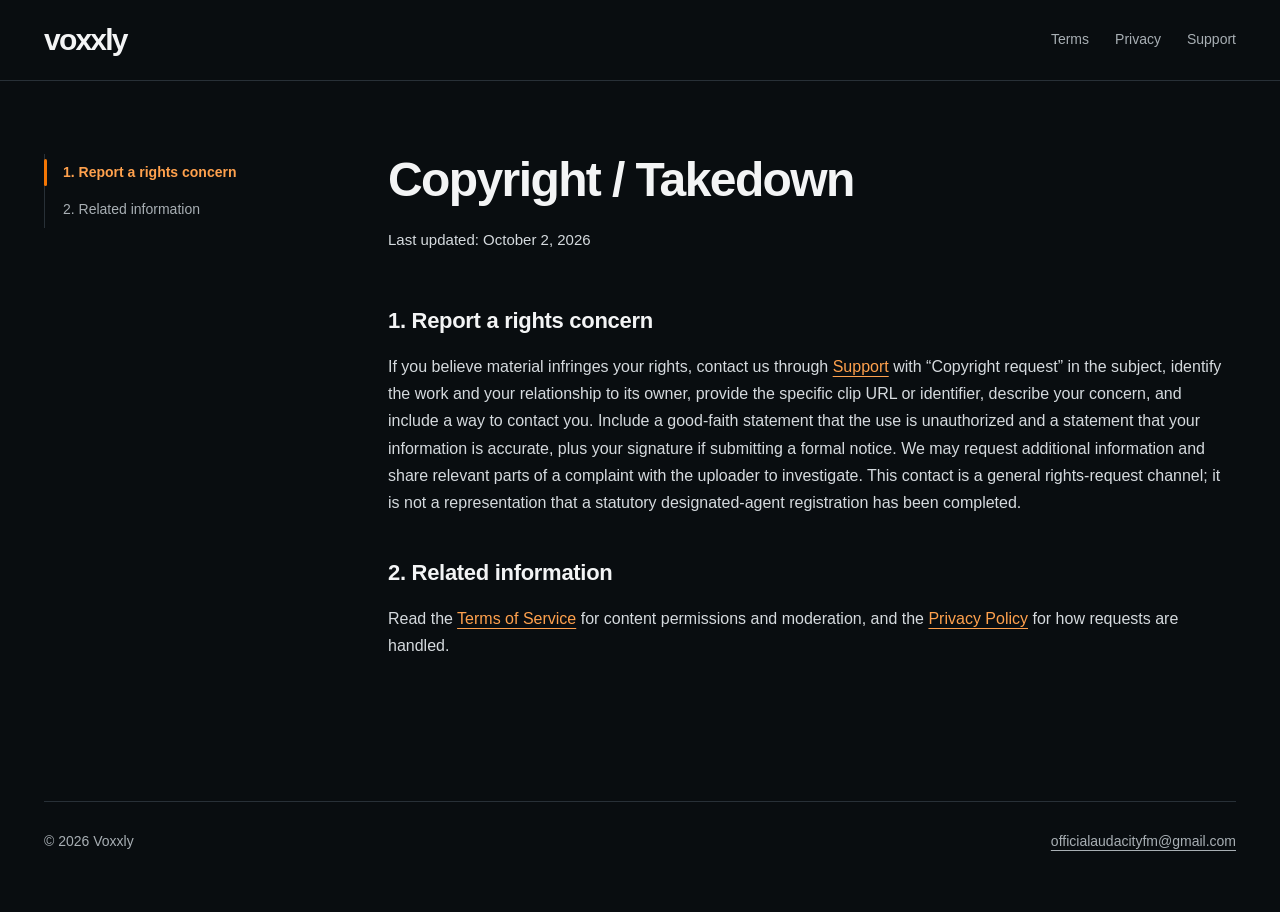
==== copyright-takedown/index.html @ 8f262bfd "Add legal pages and list-first settings navigation" ====
<!doctype html>
<html lang="en" data-policy-version="2026-10-02">
<head>
  <meta charset="utf-8">
  <meta name="viewport" content="width=device-width, initial-scale=1">
  <meta name="description" content="Voxxly copyright / takedown.">
  <title>Copyright / Takedown · Voxxly</title>
  <link rel="stylesheet" href="../legal-assets/legal.css">
  <script src="../legal-assets/legal.js" defer></script>
</head>
<body>
<a class="skip" href="#content">Skip to content</a>
<header class="site-header"><div class="header-inner"><span class="wordmark">voxxly</span><nav class="header-links" aria-label="Legal and support"><a href="../terms-of-service/index.html">Terms</a><a href="../privacy-policy/index.html">Privacy</a><a href="../support/index.html">Support</a></nav></div></header>
<main class="legal-layout" id="content">
<details class="outline" open><summary>On this page</summary><nav class="outline-list" aria-label="On this page">
<a class="outline-link" href="#section-1" aria-current="location">1. Report a rights concern</a>
<a class="outline-link" href="#section-2">2. Related information</a>
</nav></details>
<article class="policy" aria-labelledby="policy-title">
<h1 id="policy-title">Copyright / Takedown</h1>
<p class="updated">Last updated: October 2, 2026</p>
<section id="section-1" aria-labelledby="heading-1">
  <h2 id="heading-1">1. Report a rights concern</h2>
  <p>If you believe material infringes your rights, contact us through <a href="../support/index.html">Support</a> with “Copyright request” in the subject, identify the work and your relationship to its owner, provide the specific clip URL or identifier, describe your concern, and include a way to contact you. Include a good-faith statement that the use is unauthorized and a statement that your information is accurate, plus your signature if submitting a formal notice. We may request additional information and share relevant parts of a complaint with the uploader to investigate. This contact is a general rights-request channel; it is not a representation that a statutory designated-agent registration has been completed.</p>
</section>
<section id="section-2" aria-labelledby="heading-2">
  <h2 id="heading-2">2. Related information</h2>
  <p>Read the <a href="../terms-of-service/index.html">Terms of Service</a> for content permissions and moderation, and the <a href="../privacy-policy/index.html">Privacy Policy</a> for how requests are handled.</p>
</section>
</article>
</main>
<footer class="site-footer"><p>© 2026 Voxxly</p><p><a href="mailto:officialaudacityfm@gmail.com">officialaudacityfm@gmail.com</a></p></footer>
</body>
</html>
---- legal-assets/legal.css ----
/* Shared by the public legal and support pages. */
:root { color-scheme: dark; --page: #090d10; --text: #f3f4f5; --muted: #a8afb4; --line: #283037; --accent: #f47604; --link: #ffa14d; --header-height: 80px; }
* { box-sizing: border-box; }
html { scroll-behavior: smooth; }
body { margin: 0; background: var(--page); color: var(--text); font: 16px/1.7 Helvetica, Arial, sans-serif; -webkit-font-smoothing: antialiased; }
a { color: var(--link); text-underline-offset: 4px; text-decoration-thickness: 1px; }
a:hover { text-decoration: underline; }
a:focus-visible, summary:focus-visible { outline: 2px solid var(--accent); outline-offset: 5px; border-radius: 2px; }
.site-header { position: sticky; top: 0; z-index: 10; background: var(--page); border-bottom: 1px solid var(--line); }
.header-inner { max-width: 1256px; min-height: var(--header-height); padding: 18px 32px; margin: auto; display: flex; align-items: center; justify-content: space-between; gap: 24px; }
.wordmark { color: var(--text); font-size: 30px; font-weight: 800; letter-spacing: -1.8px; line-height: 1; }
.header-links { display: flex; flex-wrap: wrap; gap: 10px 26px; font-size: 14px; }
.header-links a { color: var(--muted); text-decoration: none; }
.header-links a:hover, .header-links a[aria-current="page"] { color: var(--text); }
.legal-layout { max-width: 1256px; margin: auto; padding: 72px 32px 100px; display: grid; grid-template-columns: 268px minmax(0, 1fr); gap: 76px; align-items: start; }
.outline { position: sticky; top: 116px; max-height: calc(100dvh - 144px); overflow-y: auto; scrollbar-width: thin; scrollbar-color: var(--line) transparent; overscroll-behavior: contain; padding: 1px 8px 1px 0; }
.outline summary { display: none; }
.outline-list { border-left: 1px solid var(--line); }
.outline-link { position: relative; display: block; padding: 8px 12px 8px 18px; color: var(--muted); text-decoration: none; font-size: 14px; line-height: 1.5; overflow-wrap: anywhere; }
.outline-link:hover { color: var(--text); text-decoration: none; }
.outline-link[aria-current="location"] { color: var(--link); font-weight: 700; }
.outline-link[aria-current="location"]::before { content: ""; position: absolute; left: -1px; top: 5px; bottom: 5px; width: 3px; border-radius: 2px; background: var(--accent); }
.policy { min-width: 0; }
h1 { font-size: clamp(32px, 4vw, 48px); line-height: 1.12; letter-spacing: -1.6px; margin: 0 0 20px; font-weight: 750; }
.updated { margin: 0 0 54px; color: var(--muted); font-size: 15px; }
.policy section { margin: 0 0 42px; scroll-margin-top: 116px; }
h2 { margin: 0 0 16px; font-size: 22px; line-height: 1.4; letter-spacing: -.3px; }
p { margin: 0 0 18px; overflow-wrap: anywhere; }
.policy p { color: #d5dade; }
strong { color: var(--text); }
.site-footer { border-top: 1px solid var(--line); max-width: 1192px; padding: 28px 0 40px; margin: 0 auto; color: var(--muted); font-size: 14px; display: flex; justify-content: space-between; gap: 18px; flex-wrap: wrap; }
.site-footer a { color: var(--muted); overflow-wrap: anywhere; }
.skip { position: fixed; left: 20px; top: -100px; z-index: 20; padding: 10px 16px; background: var(--page); }
.skip:focus { top: 12px; }
.support-page { max-width: 824px; margin: auto; padding: 76px 32px 100px; min-height: calc(100dvh - 202px); }
.support-intro { color: var(--muted); margin: 0 0 34px; }
.contact-button { display: inline-flex; align-items: center; justify-content: center; min-height: 48px; padding: 10px 24px; border-radius: 8px; background: var(--accent); color: #090d10; font-weight: 700; text-decoration: none; }
.contact-button:hover { background: #ff932f; text-decoration: none; }
.help-options { margin: 44px 0 26px; border-top: 1px solid var(--line); }
.help-option { display: block; padding: 22px 0; border-bottom: 1px solid var(--line); text-decoration: none; }
.help-option strong { display: flex; justify-content: space-between; align-items: center; font-size: 17px; }
.help-option span { display: block; color: var(--muted); font-size: 15px; margin-top: 4px; }
.help-option:hover { text-decoration: none; }
.help-option:hover strong { color: var(--link); }
.support-note { color: var(--muted); font-size: 14px; }
@media (max-width: 1100px) { .legal-layout { gap: 42px; grid-template-columns: 240px minmax(0, 1fr); } .site-footer { margin-inline: 32px; } }
@media (max-width: 760px) {
  :root { --header-height: 72px; }
  .header-inner { padding: 20px; gap: 16px; }
  .wordmark { font-size: 27px; }
  .header-links { gap: 8px 15px; font-size: 12px; }
  .legal-layout { display: block; padding: 30px 20px 52px; }
  .outline { position: relative; top: auto; max-height: none; overflow: visible; padding: 0; margin-bottom: 32px; }
  .outline summary { display: flex; justify-content: space-between; align-items: center; padding: 12px 0; font-size: 14px; font-weight: 700; cursor: pointer; border-bottom: 1px solid var(--line); list-style: none; }
  .outline summary::after { content: "+"; font-size: 20px; color: var(--link); }
  .outline[open] summary::after { content: "−"; }
  .outline summary::-webkit-details-marker { display: none; }
  .outline-list { margin-top: 14px; }
  .outline-link { padding-block: 10px; }
  h1 { font-size: 34px; letter-spacing: -1px; }
  .updated { margin-bottom: 36px; font-size: 14px; }
  h2 { font-size: 21px; }
  .policy section { margin-bottom: 34px; scroll-margin-top: 98px; }
  .site-footer { margin-inline: 20px; display: block; padding-top: 24px; }
  .site-footer p { margin-bottom: 8px; }
  .support-page { padding: 42px 20px 60px; }
}
@media (min-width: 761px) { .outline:not([open]) > .outline-list { display: block; } }
@media (prefers-reduced-motion: reduce) { html { scroll-behavior: auto; } }
@media print {
  :root { color-scheme: light; }
  body { background: white; color: black; font-size: 11pt; }
  .site-header, .outline, .skip { display: none; }
  .legal-layout { display: block; padding: 0; max-width: none; }
  .policy p, strong, a, .updated, .site-footer { color: black; }
  .site-footer { margin: 0; }
  h1 { font-size: 28pt; }
  .policy section { break-inside: avoid; }
}
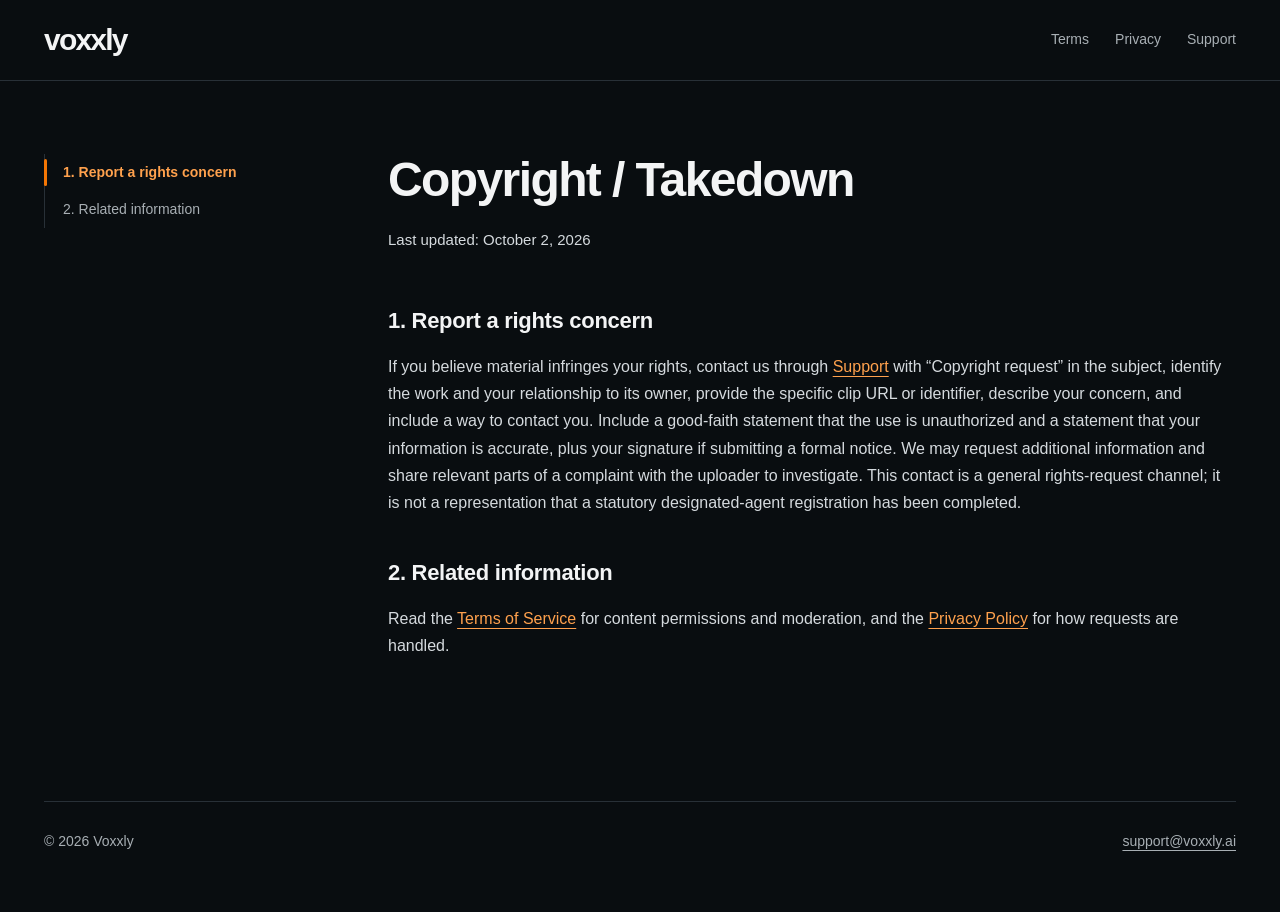
==== commit 21378d38: "Add administrator support inbox and support email links" ====
--- a/copyright-takedown/index.html
+++ b/copyright-takedown/index.html
@@ -29,6 +29,6 @@
 </section>
 </article>
 </main>
-<footer class="site-footer"><p>© 2026 Voxxly</p><p><a href="mailto:officialaudacityfm@gmail.com">officialaudacityfm@gmail.com</a></p></footer>
+<footer class="site-footer"><p>© 2026 Voxxly</p><p><a href="mailto:support@voxxly.ai">support@voxxly.ai</a></p></footer>
 </body>
 </html>
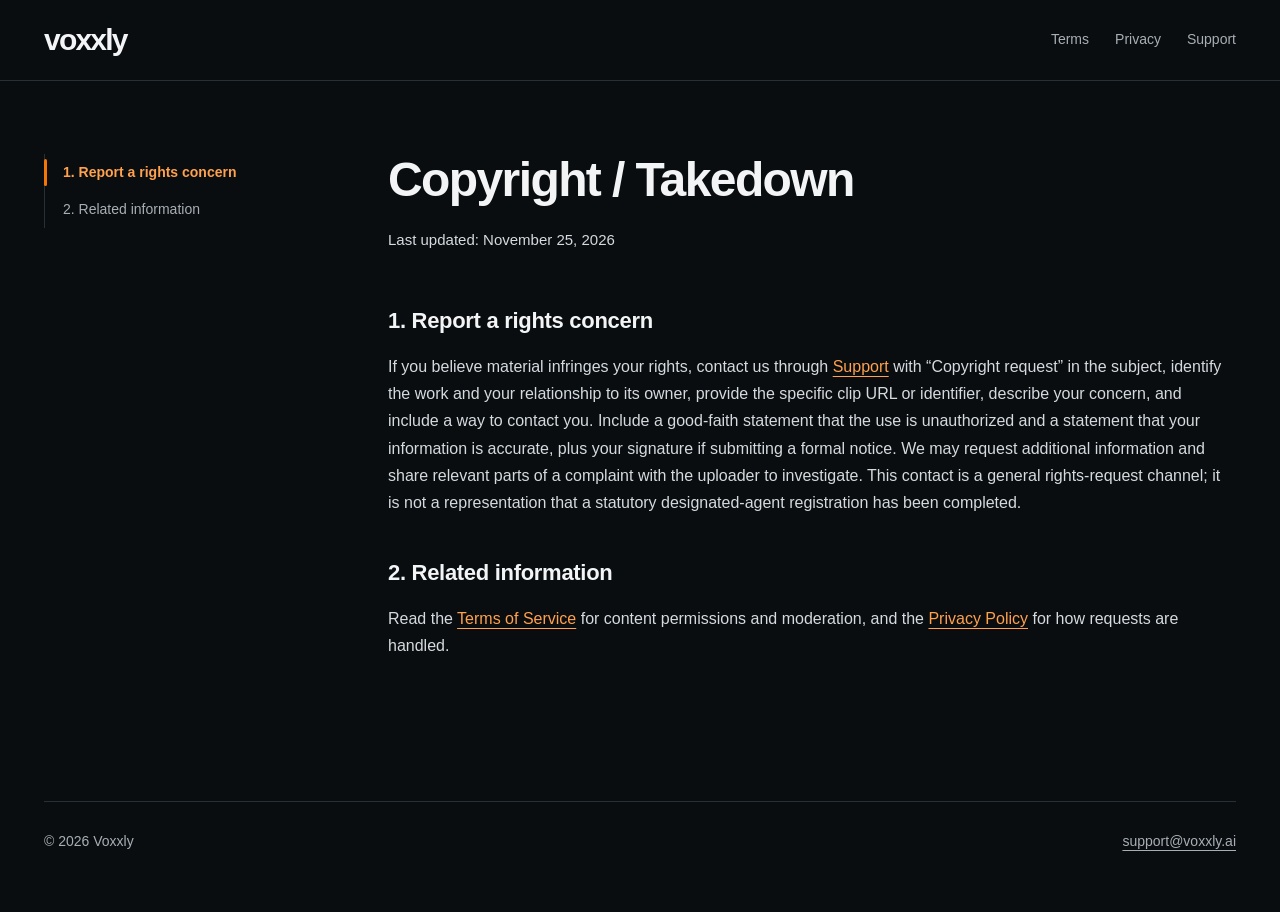
==== commit acde991c: "Disclose account-authorized automatic AI upload processing" ====
--- a/copyright-takedown/index.html
+++ b/copyright-takedown/index.html
@@ -1,5 +1,5 @@
 <!doctype html>
-<html lang="en" data-policy-version="2026-10-02">
+<html lang="en" data-policy-version="2026-11-25">
 <head>
   <meta charset="utf-8">
   <meta name="viewport" content="width=device-width, initial-scale=1">
@@ -18,7 +18,7 @@
 </nav></details>
 <article class="policy" aria-labelledby="policy-title">
 <h1 id="policy-title">Copyright / Takedown</h1>
-<p class="updated">Last updated: October 2, 2026</p>
+<p class="updated">Last updated: November 25, 2026</p>
 <section id="section-1" aria-labelledby="heading-1">
   <h2 id="heading-1">1. Report a rights concern</h2>
   <p>If you believe material infringes your rights, contact us through <a href="../support/index.html">Support</a> with “Copyright request” in the subject, identify the work and your relationship to its owner, provide the specific clip URL or identifier, describe your concern, and include a way to contact you. Include a good-faith statement that the use is unauthorized and a statement that your information is accurate, plus your signature if submitting a formal notice. We may request additional information and share relevant parts of a complaint with the uploader to investigate. This contact is a general rights-request channel; it is not a representation that a statutory designated-agent registration has been completed.</p>
